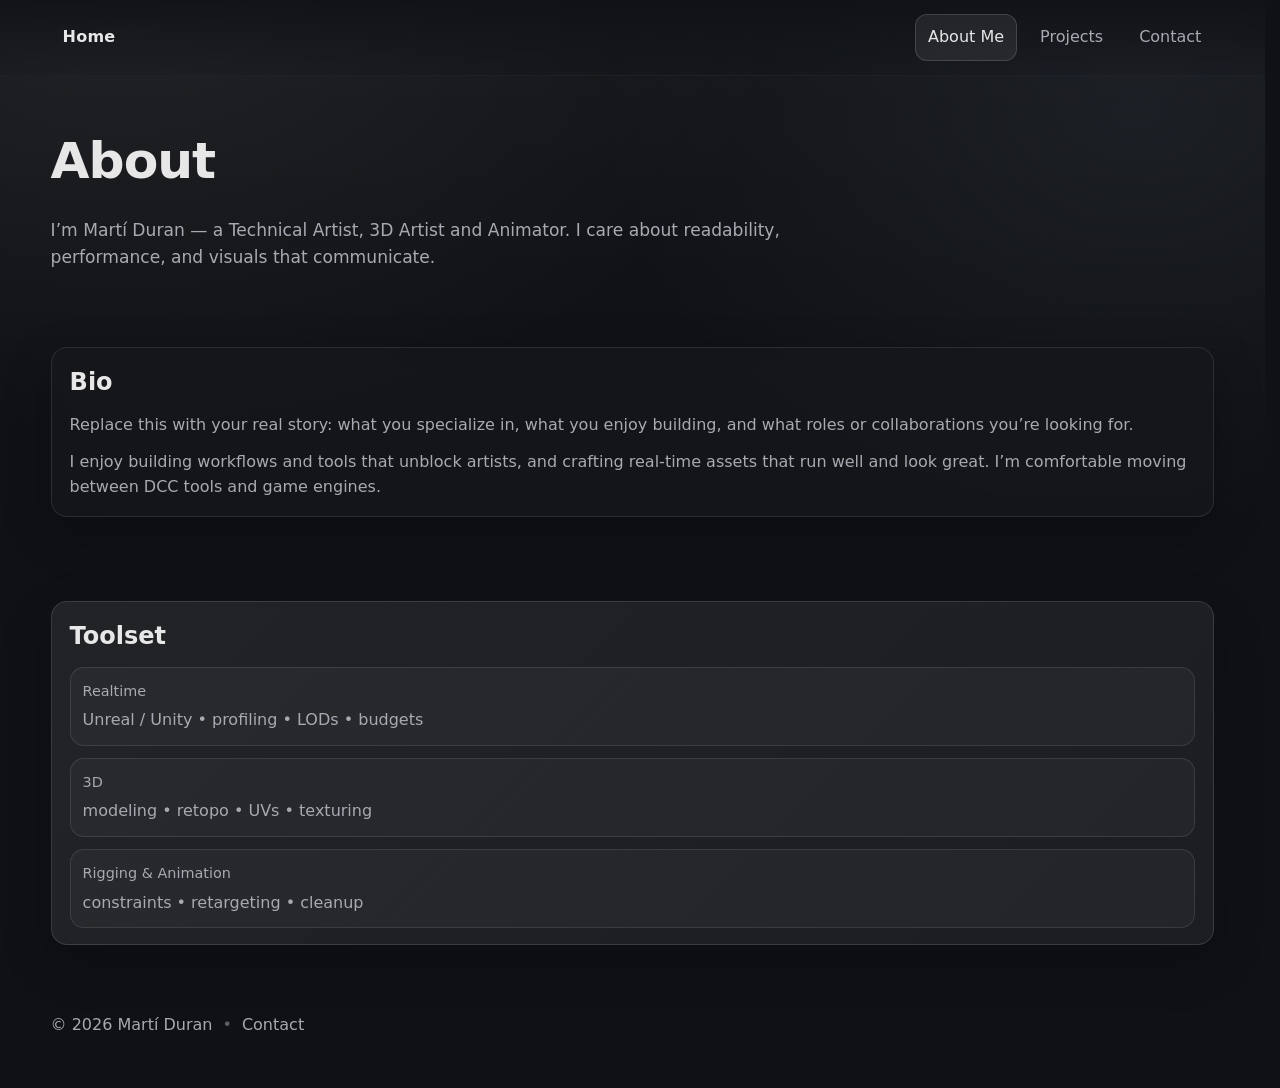
==== about.html @ 9a126838 "0.1" ====
<!doctype html>
<html lang="en" id="top">
  <head>
    <meta charset="UTF-8" />
    <meta name="viewport" content="width=device-width, initial-scale=1.0" />
    <title>About — Martí Duran</title>
    <meta name="description" content="About Martí Duran — Technical Artist, 3D Artist and Animator." />
    <link rel="stylesheet" href="styles.css" />
    <script defer src="script.js"></script>
  </head>

  <body>
    <div class="site-header">
      <header class="container header">
        <a class="logo" href="index.html" aria-label="Go to homepage">Home</a>

        <nav class="nav" aria-label="Primary navigation">
          <a class="active" href="about.html" aria-current="page">About Me</a>
          <a href="projects.html">Projects</a>
          <a href="contact.html">Contact</a>
        </nav>

        <button class="mobile-toggle" type="button" aria-label="Open menu" aria-expanded="false">Menu</button>
      </header>

      <div class="mobile-menu" hidden>
        <nav class="mobile-nav" aria-label="Mobile navigation">
          <a href="about.html">About Me</a>
          <a href="projects.html">Projects</a>
          <a href="contact.html">Contact</a>
        </nav>
      </div>
    </div>

    <main>
      <section class="container page-hero">
        <h1>About</h1>
        <p class="lead">
          I’m Martí Duran — a Technical Artist, 3D Artist and Animator.
          I care about readability, performance, and visuals that communicate.
        </p>
      </section>

      <section class="container section">
        <div class="panel">
          <h2>Bio</h2>
          <p class="muted">
            Replace this with your real story: what you specialize in, what you enjoy building,
            and what roles or collaborations you’re looking for.
          </p>
          <p class="muted">
            I enjoy building workflows and tools that unblock artists, and crafting real-time assets
            that run well and look great. I’m comfortable moving between DCC tools and game engines.
          </p>
        </div>
      </section>

      <section class="container section">
        <div class="panel panel-accent">
          <h2>Toolset</h2>

          <div class="toolset-vertical">
            <div class="note">
              <div class="meta-title">Realtime</div>
              <div class="muted">Unreal / Unity • profiling • LODs • budgets</div>
            </div>

            <div class="note">
              <div class="meta-title">3D</div>
              <div class="muted">modeling • retopo • UVs • texturing</div>
            </div>

            <div class="note">
              <div class="meta-title">Rigging & Animation</div>
              <div class="muted">constraints • retargeting • cleanup</div>
            </div>
          </div>
        </div>
      </section>
    </main>

    <footer class="container footer">
      <span>© <span id="year"></span> Martí Duran</span>
      <span class="sep">•</span>
      <a href="contact.html">Contact</a>
    </footer>
  </body>
</html>
---- styles.css ----
:root {
  /* ===== Neutral grey scheme (graphite) with subtle undertones ===== */
  --bg: #0f1115;
  --panel: rgba(22, 24, 28, 0.78);
  --panel-strong: rgba(22, 24, 28, 0.92);
  --text: #e7e7e8;
  --muted: #a7aab0;
  --brand: #8b8f97;
  --border: rgba(255, 255, 255, 0.10);
  --shadow: 0 18px 60px rgba(0, 0, 0, 0.45);

  --radius: 16px;
  --container: 1280px;
}

* { box-sizing: border-box; }
html, body { margin: 0; padding: 0; }

html {
  color-scheme: dark;
  scroll-behavior: smooth;

  /* Prevent tiny width differences between short/long pages (scrollbar on/off) */
  scrollbar-gutter: stable;
}

/* Footer pinned to bottom on tall screens */
body {
  min-height: 100vh;
  display: flex;
  flex-direction: column;

  font-family: ui-sans-serif, system-ui, -apple-system, Segoe UI, Roboto, Arial, "Apple Color Emoji","Segoe UI Emoji";

  background:
    radial-gradient(1200px 800px at 10% 0%, rgba(255, 255, 255, 0.06), transparent 55%),
    radial-gradient(900px 700px at 90% 10%, rgba(148, 163, 184, 0.08), transparent 60%),
    linear-gradient(180deg, rgba(255,255,255,0.02), transparent 35%),
    var(--bg);

  color: var(--text);
  line-height: 1.55;
}

main { flex: 1; }

img { max-width: 100%; display: block; }
a { color: inherit; text-decoration: none; }

.container { width: min(var(--container), 92%); margin: 0 auto; }
.muted { color: var(--muted); }
.tiny { font-size: 0.9rem; }

/* ===== Full-width sticky glass header wrapper ===== */
.site-header {
  position: sticky;
  top: 0;
  z-index: 30;

  width: 100%;
  background: linear-gradient(to bottom, rgba(15, 17, 21, 0.82), rgba(15, 17, 21, 0.10));
  backdrop-filter: blur(10px);
  border-bottom: 1px solid rgba(255, 255, 255, 0.06);
}

/* Header content uses the SAME .container bounds as the rest of the site */
.header {
  display: flex;
  justify-content: space-between;
  align-items: center;
  padding: 14px 0;
}

.logo {
  font-weight: 800;
  letter-spacing: 0.2px;
  padding: 10px 12px;
  border-radius: 12px;
}
.logo:hover { background: rgba(255, 255, 255, 0.06); }

/* Nav */
.nav {
  display: flex;
  align-items: center;
  gap: 10px;
  color: var(--muted);
}

.nav a {
  color: var(--muted);
  padding: 10px 12px;
  border-radius: 12px;
  border: 1px solid transparent;
  transition: background 160ms ease, color 160ms ease, border-color 160ms ease;
}

.nav a:hover {
  color: var(--text);
  background: rgba(255, 255, 255, 0.06);
  border-color: rgba(255, 255, 255, 0.06);
}

.nav a.active {
  color: var(--text);
  background: rgba(255, 255, 255, 0.07);
  border-color: rgba(255, 255, 255, 0.14);
}

/* Mobile menu */
.mobile-toggle {
  display: none;
  padding: 10px 12px;
  border-radius: 12px;
  border: 1px solid var(--border);
  background: rgba(255, 255, 255, 0.04);
  color: var(--text);
  cursor: pointer;
}
.mobile-toggle:hover { background: rgba(255, 255, 255, 0.07); }

.mobile-menu {
  background: rgba(15, 17, 21, 0.82);
  backdrop-filter: blur(10px);
  border-bottom: 1px solid rgba(255, 255, 255, 0.08);
}
.mobile-nav {
  width: min(var(--container), 92%);
  margin: 0 auto;
  padding: 12px 0 16px;
  display: grid;
  gap: 10px;
}
.mobile-nav a {
  padding: 12px 12px;
  border: 1px solid var(--border);
  border-radius: 14px;
  background: rgba(255, 255, 255, 0.04);
  color: var(--text);
}

/* Sections */
.section { padding: 42px 0; }
.section-head { display: grid; gap: 6px; margin-bottom: 16px; }

.hero { padding: 60px 0 22px; }
.page-hero { padding: 46px 0 18px; }

.hero h1,
.page-hero h1 {
  font-size: clamp(2rem, 4vw, 3.15rem);
  margin: 0 0 12px;
  letter-spacing: -0.02em;
}

.lead {
  color: var(--muted);
  font-size: 1.07rem;
  max-width: 72ch;
}

/* Buttons */
.cta {
  display: flex;
  gap: 12px;
  flex-wrap: wrap;
  margin-top: 18px;
}
.button {
  background: rgba(255, 255, 255, 0.10);
  border: 1px solid rgba(255, 255, 255, 0.14);
  padding: 10px 14px;
  border-radius: 12px;
  font-weight: 700;
  color: var(--text);
  display: inline-flex;
  align-items: center;
  justify-content: center;
  gap: 8px;
  box-shadow: 0 10px 30px rgba(0, 0, 0, 0.25);
  transition: transform 160ms ease, box-shadow 160ms ease, background 160ms ease;
}
.button:hover {
  transform: translateY(-1px);
  background: rgba(255, 255, 255, 0.14);
  box-shadow: 0 14px 38px rgba(0, 0, 0, 0.35);
}
.button.ghost {
  background: transparent;
  box-shadow: none;
  border: 1px solid rgba(255, 255, 255, 0.14);
}
.button.ghost:hover { background: rgba(255, 255, 255, 0.06); }

/* Pills */
.hero-meta {
  display: flex;
  flex-wrap: wrap;
  gap: 10px;
  margin-top: 18px;
}
.pill {
  border: 1px solid var(--border);
  background: rgba(255, 255, 255, 0.04);
  color: var(--muted);
  padding: 8px 10px;
  border-radius: 999px;
  font-size: 0.95rem;
}

/* ===== Panel spacing normalization (even top/bottom) ===== */
.panel {
  background: var(--panel);
  border: 1px solid var(--border);
  border-radius: var(--radius);
  backdrop-filter: blur(10px);
  box-shadow: 0 18px 50px rgba(0, 0, 0, 0.24);
  padding: 16px 18px;
}

.panel-accent {
  background:
    linear-gradient(135deg, rgba(255, 255, 255, 0.06), rgba(148, 163, 184, 0.06)),
    var(--panel);
  border-color: rgba(255, 255, 255, 0.12);
}

/* Normalize spacing inside panels */
.panel h2 { margin: 0 0 12px; }
.panel h3 { margin: 16px 0 8px; }

.panel p { margin: 0 0 12px; }
.panel p:last-child { margin-bottom: 0; }

.panel ul { margin: 10px 0 0; padding-left: 18px; }
.panel ul:last-child { margin-bottom: 0; }

/* About toolset vertical */
.toolset-vertical {
  display: grid;
  gap: 12px;
  margin-top: 10px;
}
.toolset-vertical .note {
  border: 1px solid var(--border);
  background: rgba(255, 255, 255, 0.03);
  border-radius: 14px;
  padding: 12px;
}

/* Tiles */
.tile-grid {
  display: grid;
  grid-template-columns: repeat(3, 1fr);
  gap: 14px;
}

/* Wide screens: 4 columns */
@media (min-width: 1280px) {
  .tile-grid { grid-template-columns: repeat(4, 1fr); }
}

.tile {
  display: grid;
  grid-template-rows: auto 1fr;
  border-radius: var(--radius);
  border: 1px solid var(--border);
  background: rgba(255, 255, 255, 0.03);
  overflow: hidden;
  box-shadow: 0 18px 50px rgba(0, 0, 0, 0.18);
  transition: transform 170ms ease, border-color 170ms ease, box-shadow 170ms ease;
}
.tile:hover {
  transform: translateY(-3px);
  border-color: rgba(255, 255, 255, 0.18);
  box-shadow: 0 24px 70px rgba(0, 0, 0, 0.30);
}

.tile-thumb { position: relative; background: rgba(255, 255, 255, 0.03); }
.tile-thumb::after {
  content: "";
  position: absolute;
  inset: 0;
  background: linear-gradient(to bottom, transparent, rgba(15, 17, 21, 0.60));
  opacity: 0.9;
  pointer-events: none;
}
.tile-thumb img {
  width: 100%;
  aspect-ratio: 4 / 3;
  object-fit: cover;
  transform: scale(1.01);
  transition: transform 220ms ease;
}
.tile:hover .tile-thumb img { transform: scale(1.06); }

.tile-body { padding: 14px 14px 16px; }
.tile-title { margin: 0 0 6px; font-size: 1.05rem; }
.tile-desc { margin: 0 0 10px; color: var(--muted); }

.tags { display: flex; flex-wrap: wrap; gap: 8px; }
.tag {
  font-size: 0.85rem;
  color: var(--text);
  border: 1px solid rgba(255, 255, 255, 0.12);
  background: rgba(255, 255, 255, 0.04);
  padding: 6px 9px;
  border-radius: 999px;
}

/* Filters */
.filter-row {
  display: flex;
  flex-wrap: wrap;
  gap: 10px;
  margin: 10px 0 16px;
}
.filter-chip {
  user-select: none;
  cursor: pointer;
  padding: 8px 10px;
  border-radius: 999px;
  border: 1px solid var(--border);
  background: rgba(255, 255, 255, 0.03);
  color: var(--muted);
  font-size: 0.95rem;
}
.filter-chip.active {
  background: rgba(255, 255, 255, 0.08);
  border-color: rgba(255, 255, 255, 0.16);
  color: var(--text);
}

/* Project detail */
.back-row { margin-bottom: 10px; }
.back-link {
  display: inline-flex;
  align-items: center;
  gap: 8px;
  color: var(--muted);
  padding: 8px 10px;
  border-radius: 12px;
  border: 1px solid rgba(255,255,255,0.10);
  background: rgba(255,255,255,0.03);
}
.back-link:hover { color: var(--text); background: rgba(255,255,255,0.06); }

.project-meta {
  margin-top: 18px;
  display: grid;
  grid-template-columns: repeat(4, 1fr);
  gap: 12px;
}
.meta-card {
  background: rgba(255, 255, 255, 0.03);
  border: 1px solid var(--border);
  border-radius: 14px;
  padding: 12px;
}
.meta-title { color: var(--muted); font-size: 0.9rem; margin-bottom: 6px; }
.meta-text a { text-decoration: underline; text-underline-offset: 3px; }

/* Gallery */
.gallery {
  display: grid;
  grid-template-columns: repeat(4, 1fr);
  gap: 12px;
}
.gallery-item {
  border-radius: 14px;
  overflow: hidden;
  border: 1px solid var(--border);
  background: rgba(255, 255, 255, 0.03);
  transition: transform 160ms ease, border-color 160ms ease;
  cursor: zoom-in;
}
.gallery-item:hover {
  transform: translateY(-2px);
  border-color: rgba(255, 255, 255, 0.18);
}
.gallery-item img {
  width: 100%;
  aspect-ratio: 1 / 1;
  object-fit: cover;
}

/* Contact links grid */
.link-grid {
  display: grid;
  grid-template-columns: repeat(2, 1fr);
  gap: 12px;
  margin-top: 12px;
}
.link-card {
  border: 1px solid var(--border);
  background: rgba(255, 255, 255, 0.03);
  border-radius: 14px;
  padding: 12px;
  display: grid;
  gap: 6px;
}
.link-card .label { color: var(--muted); font-size: 0.9rem; }
.link-card a { text-decoration: underline; text-underline-offset: 3px; }

/* Footer */
.footer {
  padding: 26px 0 50px;
  color: var(--muted);
  display: flex;
  flex-wrap: wrap;
  gap: 10px;
  align-items: center;
}
.sep { opacity: 0.5; }

/* Focus states */
a:focus-visible,
button:focus-visible,
[role="button"]:focus-visible {
  outline: 2px solid rgba(255, 255, 255, 0.45);
  outline-offset: 3px;
  border-radius: 12px;
}

/* ===== Lightbox ===== */
.lightbox {
  position: fixed;
  inset: 0;
  z-index: 999;
  display: none;
}
.lightbox.open { display: block; }

.lightbox-backdrop {
  position: absolute;
  inset: 0;
  background: rgba(0,0,0,0.78);
}

.lightbox-content {
  position: relative;
  height: 100%;
  width: 100%;
  display: grid;
  place-items: center;
  padding: 24px;
}

.lightbox-img {
  max-width: min(1100px, 92vw);
  max-height: 78vh;
  border-radius: 16px;
  border: 1px solid rgba(255,255,255,0.14);
  box-shadow: 0 30px 120px rgba(0,0,0,0.6);
  background: rgba(255,255,255,0.03);
  object-fit: contain;
}

.lightbox-btn {
  position: absolute;
  top: 50%;
  transform: translateY(-50%);
  border: 1px solid rgba(255,255,255,0.16);
  background: rgba(22, 24, 28, 0.70);
  color: var(--text);
  width: 44px;
  height: 44px;
  border-radius: 999px;
  cursor: pointer;
  display: grid;
  place-items: center;
  backdrop-filter: blur(8px);
}
.lightbox-btn:hover { background: rgba(22, 24, 28, 0.88); }

/* RESTORED: arrows on screen edges */
.lightbox-prev { left: 22px; }
.lightbox-next { right: 22px; }

.lightbox-close {
  position: absolute;
  top: 18px;
  right: 18px;
  border: 1px solid rgba(255,255,255,0.16);
  background: rgba(22, 24, 28, 0.70);
  color: var(--text);
  padding: 10px 12px;
  border-radius: 999px;
  cursor: pointer;
  backdrop-filter: blur(8px);
}
.lightbox-close:hover { background: rgba(22, 24, 28, 0.88); }

.lightbox-counter {
  position: absolute;
  bottom: 18px;
  left: 50%;
  transform: translateX(-50%);
  color: rgba(231, 231, 232, 0.92);
  background: rgba(22,24,28,0.65);
  border: 1px solid rgba(255,255,255,0.12);
  padding: 8px 10px;
  border-radius: 999px;
  backdrop-filter: blur(8px);
  font-size: 0.95rem;
}

/* Responsive */
@media (max-width: 980px) {
  .tile-grid { grid-template-columns: repeat(2, 1fr); }
  .project-meta { grid-template-columns: repeat(2, 1fr); }
  .gallery { grid-template-columns: repeat(2, 1fr); }
}

@media (max-width: 780px) {
  .nav { display: none; }
  .mobile-toggle { display: inline-flex; align-items: center; justify-content: center; }
  .tile-grid { grid-template-columns: 1fr; }
  .link-grid { grid-template-columns: 1fr; }

  /* keep arrows usable on small screens */
  .lightbox-prev { left: 10px; }
  .lightbox-next { right: 10px; }
  .lightbox-close { right: 10px; }
}
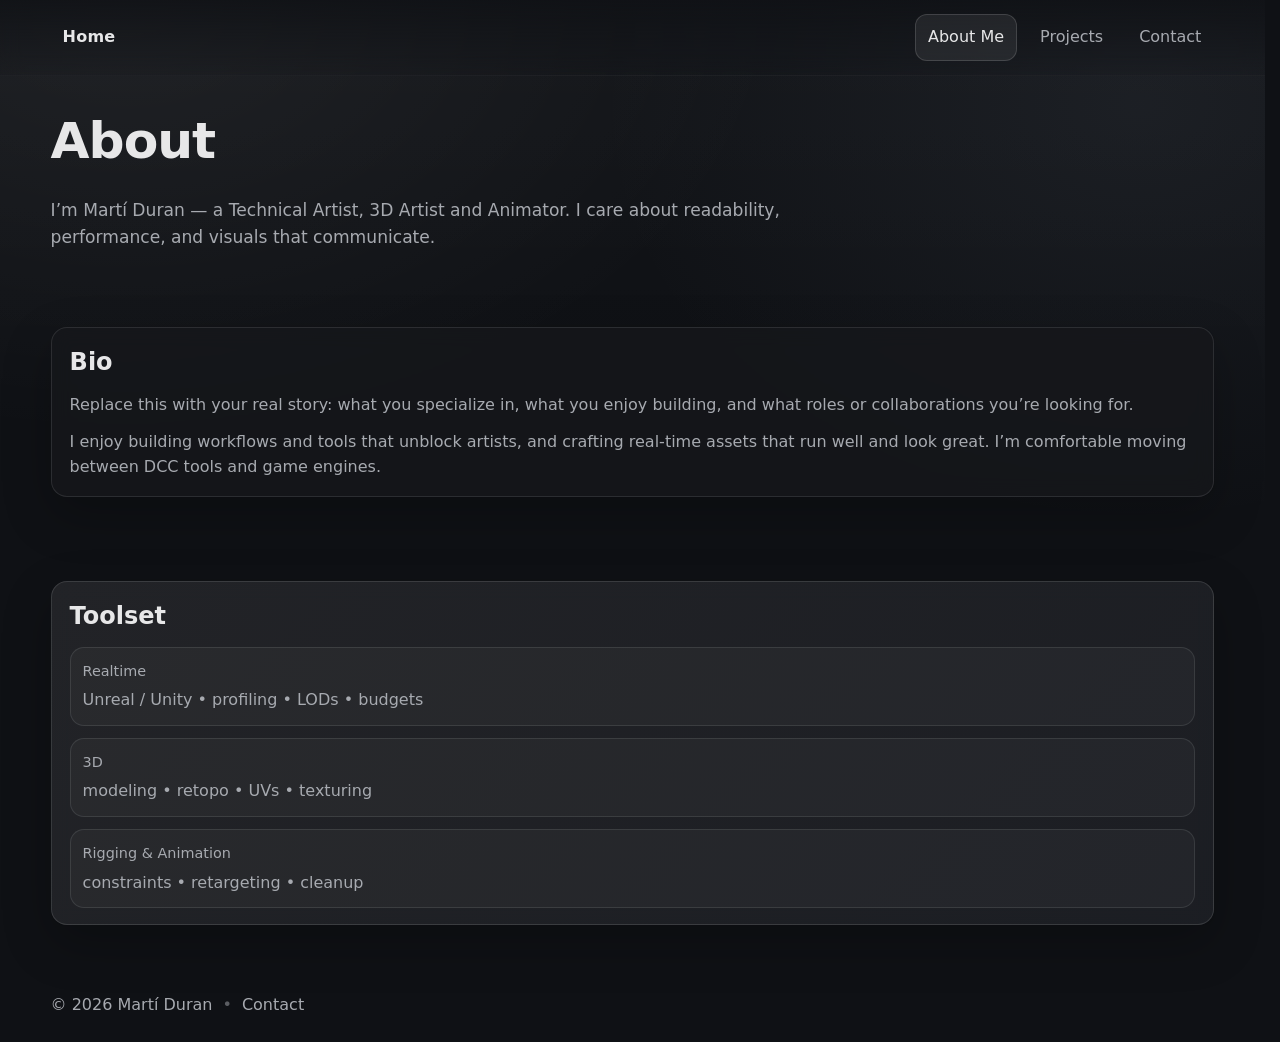
==== commit 65027437: "0.2.2" ====
--- a/about.html
+++ b/about.html
@@ -5,6 +5,8 @@
     <meta name="viewport" content="width=device-width, initial-scale=1.0" />
     <title>About — Martí Duran</title>
     <meta name="description" content="About Martí Duran — Technical Artist, 3D Artist and Animator." />
+    <link rel="icon" href="logo-white.svg" type="image/svg+xml" media="(prefers-color-scheme: dark)" />
+    <link rel="icon" href="logo-black.svg" type="image/svg+xml" media="(prefers-color-scheme: light)" />
     <link rel="stylesheet" href="styles.css" />
     <script defer src="script.js"></script>
   </head>
--- a/styles.css
+++ b/styles.css
@@ -1,5 +1,4 @@
 :root {
-  /* ===== Neutral grey scheme (graphite) with subtle undertones ===== */
   --bg: #0f1115;
   --panel: rgba(22, 24, 28, 0.78);
   --panel-strong: rgba(22, 24, 28, 0.92);
@@ -19,12 +18,13 @@
 html {
   color-scheme: dark;
   scroll-behavior: smooth;
-
-  /* Prevent tiny width differences between short/long pages (scrollbar on/off) */
   scrollbar-gutter: stable;
 }
 
-/* Footer pinned to bottom on tall screens */
+html.no-scroll {
+  overflow: hidden;
+}
+
 body {
   min-height: 100vh;
   display: flex;
@@ -63,7 +63,6 @@
   border-bottom: 1px solid rgba(255, 255, 255, 0.06);
 }
 
-/* Header content uses the SAME .container bounds as the rest of the site */
 .header {
   display: flex;
   justify-content: space-between;
@@ -120,10 +119,11 @@
 .mobile-toggle:hover { background: rgba(255, 255, 255, 0.07); }
 
 .mobile-menu {
-  background: rgba(15, 17, 21, 0.82);
+  background: rgba(15, 17, 21, 0.92);
   backdrop-filter: blur(10px);
   border-bottom: 1px solid rgba(255, 255, 255, 0.08);
 }
+
 .mobile-nav {
   width: min(var(--container), 92%);
   margin: 0 auto;
@@ -139,12 +139,21 @@
   color: var(--text);
 }
 
+.mobile-menu-backdrop {
+  position: fixed;
+  inset: 0;
+  z-index: 25;
+  background: rgba(0,0,0,0.55);
+  display: none;
+}
+.mobile-menu-backdrop.open { display: block; }
+
 /* Sections */
 .section { padding: 42px 0; }
 .section-head { display: grid; gap: 6px; margin-bottom: 16px; }
 
-.hero { padding: 60px 0 22px; }
-.page-hero { padding: 46px 0 18px; }
+.hero { padding: 36px 0 22px; }
+.page-hero { padding: 26px 0 18px; }
 
 .hero h1,
 .page-hero h1 {
@@ -208,7 +217,7 @@
   font-size: 0.95rem;
 }
 
-/* ===== Panel spacing normalization (even top/bottom) ===== */
+/* Panels */
 .panel {
   background: var(--panel);
   border: 1px solid var(--border);
@@ -225,17 +234,14 @@
   border-color: rgba(255, 255, 255, 0.12);
 }
 
-/* Normalize spacing inside panels */
 .panel h2 { margin: 0 0 12px; }
 .panel h3 { margin: 16px 0 8px; }
-
 .panel p { margin: 0 0 12px; }
 .panel p:last-child { margin-bottom: 0; }
-
 .panel ul { margin: 10px 0 0; padding-left: 18px; }
 .panel ul:last-child { margin-bottom: 0; }
 
-/* About toolset vertical */
+/* About toolset */
 .toolset-vertical {
   display: grid;
   gap: 12px;
@@ -255,7 +261,6 @@
   gap: 14px;
 }
 
-/* Wide screens: 4 columns */
 @media (min-width: 1280px) {
   .tile-grid { grid-template-columns: repeat(4, 1fr); }
 }
@@ -295,16 +300,16 @@
 .tile:hover .tile-thumb img { transform: scale(1.06); }
 
 .tile-body { padding: 14px 14px 16px; }
-.tile-title { margin: 0 0 6px; font-size: 1.05rem; }
+.tile-title { margin: 0 0 6px; font-size: 0.95rem; }
 .tile-desc { margin: 0 0 10px; color: var(--muted); }
 
-.tags { display: flex; flex-wrap: wrap; gap: 8px; }
+.tags { display: flex; flex-wrap: wrap; gap: 6px; }
 .tag {
-  font-size: 0.85rem;
+  font-size: 0.75rem;
   color: var(--text);
   border: 1px solid rgba(255, 255, 255, 0.12);
   background: rgba(255, 255, 255, 0.04);
-  padding: 6px 9px;
+  padding: 4px 8px;
   border-radius: 999px;
 }
 
@@ -404,7 +409,7 @@
 
 /* Footer */
 .footer {
-  padding: 26px 0 50px;
+  padding: 26px 0 24px;
   color: var(--muted);
   display: flex;
   flex-wrap: wrap;
@@ -441,12 +446,15 @@
   position: relative;
   height: 100%;
   width: 100%;
-  display: grid;
-  place-items: center;
+  display: flex;
+  align-items: center;
+  justify-content: center;
   padding: 24px;
 }
 
 .lightbox-img {
+  display: block;
+  margin: 0 auto;
   max-width: min(1100px, 92vw);
   max-height: 78vh;
   border-radius: 16px;
@@ -473,7 +481,6 @@
 }
 .lightbox-btn:hover { background: rgba(22, 24, 28, 0.88); }
 
-/* RESTORED: arrows on screen edges */
 .lightbox-prev { left: 22px; }
 .lightbox-next { right: 22px; }
 
@@ -505,7 +512,7 @@
   font-size: 0.95rem;
 }
 
-/* Responsive */
+/* ===== Responsive ===== */
 @media (max-width: 980px) {
   .tile-grid { grid-template-columns: repeat(2, 1fr); }
   .project-meta { grid-template-columns: repeat(2, 1fr); }
@@ -515,11 +522,47 @@
 @media (max-width: 780px) {
   .nav { display: none; }
   .mobile-toggle { display: inline-flex; align-items: center; justify-content: center; }
-  .tile-grid { grid-template-columns: 1fr; }
-  .link-grid { grid-template-columns: 1fr; }
-
-  /* keep arrows usable on small screens */
+
+  .hero { padding: 20px 0 12px; }
+  .page-hero { padding: 16px 0 10px; }
+  .section { padding: 28px 0; }
+
+  .hero h1,
+  .page-hero h1 {
+    font-size: clamp(1.65rem, 7vw, 2.2rem);
+    margin-bottom: 8px;
+  }
+
+  .lead { font-size: 0.98rem; }
+
+  .panel { padding: 14px 14px; }
+  .meta-card,
+  .link-card,
+  .toolset-vertical .note { padding: 10px; }
+
+  /* 2 columns on mobile */
+  .tile-grid { grid-template-columns: repeat(2, 1fr); }
+  .tile-body { padding: 10px; }
+  .tile-title { font-size: 0.88rem; }
+
+  .pill { padding: 6px 8px; font-size: 0.88rem; }
+  .hero-meta {
+    display: grid;
+    grid-template-columns: repeat(2, minmax(0, 1fr));
+    gap: 8px;
+  }
+
+  .filter-chip { padding: 7px 9px; font-size: 0.9rem; }
+
+  .gallery { gap: 10px; }
+
   .lightbox-prev { left: 10px; }
   .lightbox-next { right: 10px; }
   .lightbox-close { right: 10px; }
+  .lightbox-img { max-height: 74vh; }
+}
+
+@media (max-width: 380px) {
+  .hero-meta { grid-template-columns: 1fr; }
+  .tile-grid { grid-template-columns: 1fr; }
 }
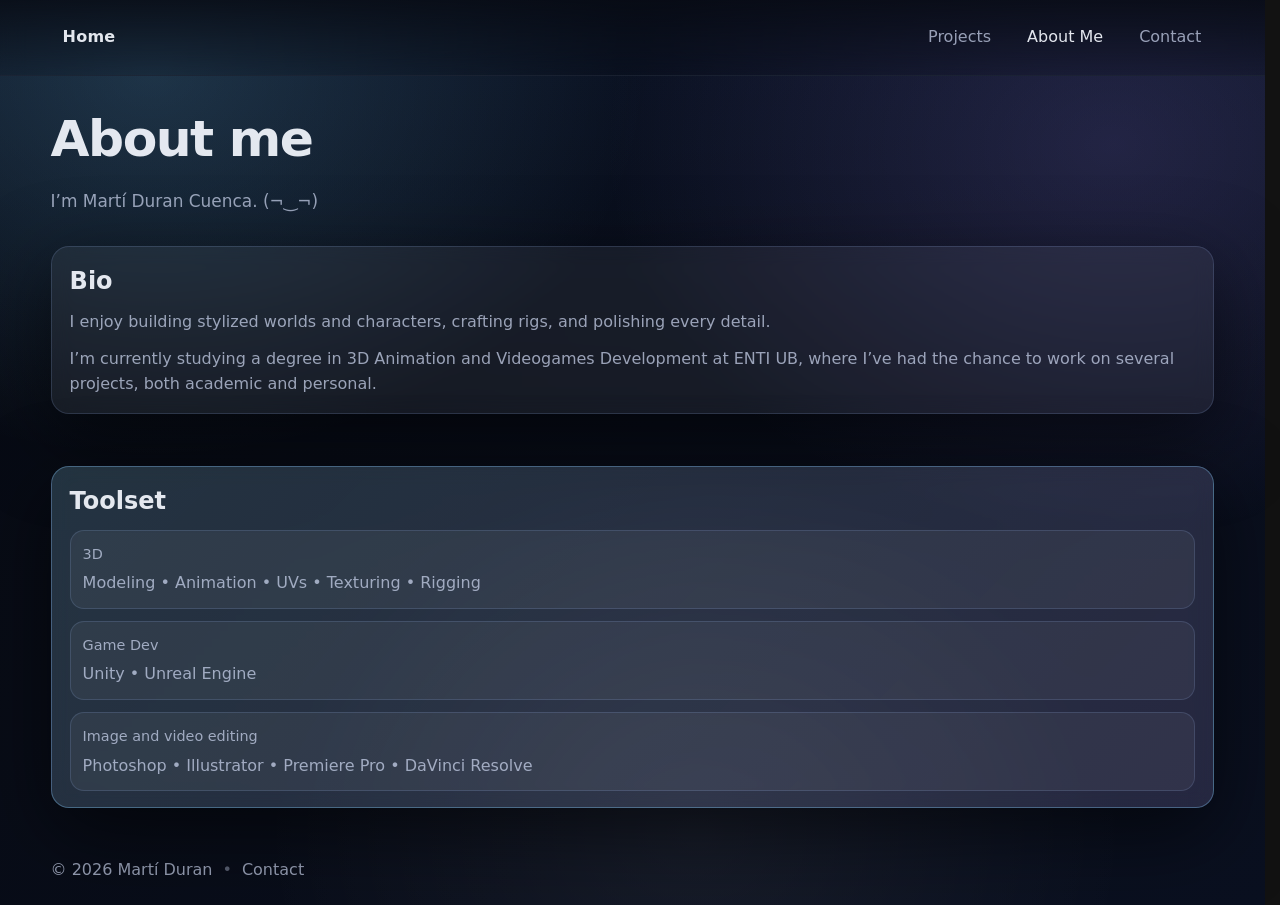
==== commit d67a3236: "1" ====
--- a/about.html
+++ b/about.html
@@ -3,22 +3,21 @@
   <head>
     <meta charset="UTF-8" />
     <meta name="viewport" content="width=device-width, initial-scale=1.0" />
-    <title>About — Martí Duran</title>
-    <meta name="description" content="About Martí Duran — Technical Artist, 3D Artist and Animator." />
-    <link rel="icon" href="logo-white.svg" type="image/svg+xml" media="(prefers-color-scheme: dark)" />
-    <link rel="icon" href="logo-black.svg" type="image/svg+xml" media="(prefers-color-scheme: light)" />
+    <title>About me — Martí Duran</title>
+    <meta name="description" content="About Martí Duran Cuenca — Technical Artist, 3D Artist and Animator." />
+    <link rel="icon" href="logo.svg" type="image/svg+xml" />
     <link rel="stylesheet" href="styles.css" />
     <script defer src="script.js"></script>
   </head>
 
-  <body>
+  <body class="about-tight">
     <div class="site-header">
       <header class="container header">
         <a class="logo" href="index.html" aria-label="Go to homepage">Home</a>
 
         <nav class="nav" aria-label="Primary navigation">
+          <a href="projects.html">Projects</a>
           <a class="active" href="about.html" aria-current="page">About Me</a>
-          <a href="projects.html">Projects</a>
           <a href="contact.html">Contact</a>
         </nav>
 
@@ -27,8 +26,8 @@
 
       <div class="mobile-menu" hidden>
         <nav class="mobile-nav" aria-label="Mobile navigation">
+          <a href="projects.html">Projects</a>
           <a href="about.html">About Me</a>
-          <a href="projects.html">Projects</a>
           <a href="contact.html">Contact</a>
         </nav>
       </div>
@@ -36,23 +35,17 @@
 
     <main>
       <section class="container page-hero">
-        <h1>About</h1>
-        <p class="lead">
-          I’m Martí Duran — a Technical Artist, 3D Artist and Animator.
-          I care about readability, performance, and visuals that communicate.
-        </p>
+        <h1>About me</h1>
+        <p class="lead">I’m Martí Duran Cuenca. (¬‿¬)</p>
       </section>
 
       <section class="container section">
         <div class="panel">
           <h2>Bio</h2>
+          <p class="muted">I enjoy building stylized worlds and characters, crafting rigs, and polishing every detail.</p>
           <p class="muted">
-            Replace this with your real story: what you specialize in, what you enjoy building,
-            and what roles or collaborations you’re looking for.
-          </p>
-          <p class="muted">
-            I enjoy building workflows and tools that unblock artists, and crafting real-time assets
-            that run well and look great. I’m comfortable moving between DCC tools and game engines.
+            I’m currently studying a degree in 3D Animation and Videogames Development at ENTI UB, where I’ve had the chance
+            to work on several projects, both academic and personal.
           </p>
         </div>
       </section>
@@ -63,18 +56,18 @@
 
           <div class="toolset-vertical">
             <div class="note">
-              <div class="meta-title">Realtime</div>
-              <div class="muted">Unreal / Unity • profiling • LODs • budgets</div>
+              <div class="meta-title">3D</div>
+              <div class="muted">Modeling • Animation • UVs • Texturing • Rigging</div>
             </div>
 
             <div class="note">
-              <div class="meta-title">3D</div>
-              <div class="muted">modeling • retopo • UVs • texturing</div>
+              <div class="meta-title">Game Dev</div>
+              <div class="muted">Unity • Unreal Engine</div>
             </div>
 
             <div class="note">
-              <div class="meta-title">Rigging & Animation</div>
-              <div class="muted">constraints • retargeting • cleanup</div>
+              <div class="meta-title">Image and video editing</div>
+              <div class="muted">Photoshop • Illustrator • Premiere Pro • DaVinci Resolve</div>
             </div>
           </div>
         </div>
--- a/styles.css
+++ b/styles.css
@@ -1,29 +1,47 @@
 :root {
-  --bg: #0f1115;
-  --panel: rgba(22, 24, 28, 0.78);
-  --panel-strong: rgba(22, 24, 28, 0.92);
-  --text: #e7e7e8;
-  --muted: #a7aab0;
-  --brand: #8b8f97;
-  --border: rgba(255, 255, 255, 0.10);
-  --shadow: 0 18px 60px rgba(0, 0, 0, 0.45);
-
-  --radius: 16px;
+  /* ===== Theme tokens (Dark default) ===== */
+  color-scheme: dark;
+
+  --bg0: #070a12;
+  --bg1: #0a1020;
+  --bg2: #0b1428;
+
+  --panel: rgba(255, 255, 255, 0.06);
+  --panel-strong: rgba(255, 255, 255, 0.09);
+
+  --text: rgba(245, 248, 255, 0.92);
+  --muted: rgba(205, 215, 240, 0.72);
+
+  --brand: #7bd6ff;      /* icy cyan */
+  --brand-2: #a58bff;    /* cool violet accent */
+  --border: rgba(160, 190, 255, 0.16);
+
+  --shadow: 0 24px 80px rgba(0, 0, 0, 0.55);
+
+  --radius: 18px;
   --container: 1280px;
-}
+
+  /* spacing scale */
+  --section-y: 42px;
+  --section-y-tight: 26px;
+
+  --hero-y: 34px;
+  --page-hero-y: 24px;
+
+  --stack: 16px;         /* default vertical rhythm */
+  --stack-tight: 10px;   /* tightened rhythm for specific pages */
+}
+
 
 * { box-sizing: border-box; }
 html, body { margin: 0; padding: 0; }
 
 html {
-  color-scheme: dark;
   scroll-behavior: smooth;
   scrollbar-gutter: stable;
 }
 
-html.no-scroll {
-  overflow: hidden;
-}
+html.no-scroll { overflow: hidden; }
 
 body {
   min-height: 100vh;
@@ -31,15 +49,16 @@
   flex-direction: column;
 
   font-family: ui-sans-serif, system-ui, -apple-system, Segoe UI, Roboto, Arial, "Apple Color Emoji","Segoe UI Emoji";
-
+  line-height: 1.55;
+  color: var(--text);
+
+  /* Artsy cold background: layered aurora + grain-ish */
   background:
-    radial-gradient(1200px 800px at 10% 0%, rgba(255, 255, 255, 0.06), transparent 55%),
-    radial-gradient(900px 700px at 90% 10%, rgba(148, 163, 184, 0.08), transparent 60%),
-    linear-gradient(180deg, rgba(255,255,255,0.02), transparent 35%),
-    var(--bg);
-
-  color: var(--text);
-  line-height: 1.55;
+    radial-gradient(900px 700px at 12% 8%, color-mix(in srgb, var(--brand) 18%, transparent), transparent 55%),
+    radial-gradient(850px 650px at 88% 16%, color-mix(in srgb, var(--brand-2) 16%, transparent), transparent 60%),
+    radial-gradient(700px 600px at 55% 92%, rgba(255, 255, 255, 0.06), transparent 62%),
+    linear-gradient(180deg, color-mix(in srgb, var(--bg2) 75%, transparent), transparent 44%),
+    linear-gradient(135deg, var(--bg0), var(--bg1));
 }
 
 main { flex: 1; }
@@ -51,16 +70,20 @@
 .muted { color: var(--muted); }
 .tiny { font-size: 0.9rem; }
 
-/* ===== Full-width sticky glass header wrapper ===== */
+/* ===== Header (colder glass) ===== */
 .site-header {
   position: sticky;
   top: 0;
   z-index: 30;
-
   width: 100%;
-  background: linear-gradient(to bottom, rgba(15, 17, 21, 0.82), rgba(15, 17, 21, 0.10));
-  backdrop-filter: blur(10px);
-  border-bottom: 1px solid rgba(255, 255, 255, 0.06);
+
+  background:
+    linear-gradient(to bottom,
+      color-mix(in srgb, var(--bg0) 80%, transparent),
+      color-mix(in srgb, var(--bg0) 20%, transparent)
+    );
+  backdrop-filter: blur(12px);
+  border-bottom: 1px solid color-mix(in srgb, var(--border) 70%, transparent);
 }
 
 .header {
@@ -71,12 +94,15 @@
 }
 
 .logo {
-  font-weight: 800;
+  font-weight: 850;
   letter-spacing: 0.2px;
   padding: 10px 12px;
   border-radius: 12px;
-}
-.logo:hover { background: rgba(255, 255, 255, 0.06); }
+  position: relative;
+}
+.logo:hover {
+  background: color-mix(in srgb, var(--brand) 10%, transparent);
+}
 
 /* Nav */
 .nav {
@@ -89,39 +115,41 @@
 .nav a {
   color: var(--muted);
   padding: 10px 12px;
-  border-radius: 12px;
+  border-radius: 999px;
   border: 1px solid transparent;
-  transition: background 160ms ease, color 160ms ease, border-color 160ms ease;
+  transition: color 160ms ease, opacity 160ms ease;
 }
 
 .nav a:hover {
   color: var(--text);
-  background: rgba(255, 255, 255, 0.06);
-  border-color: rgba(255, 255, 255, 0.06);
-}
-
+}
+
+/* Active page: brighter text only (no box) */
 .nav a.active {
-  color: var(--text);
-  background: rgba(255, 255, 255, 0.07);
-  border-color: rgba(255, 255, 255, 0.14);
+  color: color-mix(in srgb, var(--text) 100%, white 0%);
+  opacity: 1;
+  background: transparent;
+  border-color: transparent;
 }
 
 /* Mobile menu */
 .mobile-toggle {
   display: none;
   padding: 10px 12px;
-  border-radius: 12px;
-  border: 1px solid var(--border);
-  background: rgba(255, 255, 255, 0.04);
+  border-radius: 999px;
+  border: 1px solid var(--border);
+  background: color-mix(in srgb, var(--panel) 70%, transparent);
   color: var(--text);
   cursor: pointer;
 }
-.mobile-toggle:hover { background: rgba(255, 255, 255, 0.07); }
+.mobile-toggle:hover {
+  background: color-mix(in srgb, var(--brand) 10%, var(--panel));
+}
 
 .mobile-menu {
-  background: rgba(15, 17, 21, 0.92);
-  backdrop-filter: blur(10px);
-  border-bottom: 1px solid rgba(255, 255, 255, 0.08);
+  background: color-mix(in srgb, var(--bg0) 85%, transparent);
+  backdrop-filter: blur(12px);
+  border-bottom: 1px solid color-mix(in srgb, var(--border) 70%, transparent);
 }
 
 .mobile-nav {
@@ -131,11 +159,12 @@
   display: grid;
   gap: 10px;
 }
+
 .mobile-nav a {
   padding: 12px 12px;
   border: 1px solid var(--border);
   border-radius: 14px;
-  background: rgba(255, 255, 255, 0.04);
+  background: var(--panel);
   color: var(--text);
 }
 
@@ -149,24 +178,39 @@
 .mobile-menu-backdrop.open { display: block; }
 
 /* Sections */
-.section { padding: 42px 0; }
+.section { padding: var(--section-y) 0; }
 .section-head { display: grid; gap: 6px; margin-bottom: 16px; }
 
-.hero { padding: 36px 0 22px; }
-.page-hero { padding: 26px 0 18px; }
+.hero { padding: var(--hero-y) 0 22px; }
+.page-hero { padding: var(--page-hero-y) 0 14px; }
 
 .hero h1,
 .page-hero h1 {
   font-size: clamp(2rem, 4vw, 3.15rem);
-  margin: 0 0 12px;
-  letter-spacing: -0.02em;
+  margin: 0 0 10px;
+  letter-spacing: -0.03em;
 }
 
 .lead {
   color: var(--muted);
-  font-size: 1.07rem;
-  max-width: 72ch;
-}
+  font-size: 1.06rem;
+  margin: 0;
+}
+
+/* ===== Tight spacing targets requested ===== */
+/* About: reduce lead->bio, bio->toolset */
+.about-tight .page-hero { padding-bottom: 6px; }
+.about-tight .section { padding: var(--section-y-tight) 0; }
+
+/* Projects: reduce lead->Personal Projects and Academic header->tiles above it */
+.projects-tight .page-hero { padding-bottom: 6px; }
+.projects-tight .section { padding: var(--section-y-tight) 0; }
+.projects-tight .section-head { margin-bottom: 10px; }
+
+/* Project detail pages: reduce meta->gallery header, gallery->overview */
+.project-tight .page-hero { padding-bottom: 10px; }
+.project-tight .section { padding: var(--section-y-tight) 0; }
+.project-tight .section-head { margin-bottom: 10px; }
 
 /* Buttons */
 .cta {
@@ -175,42 +219,58 @@
   flex-wrap: wrap;
   margin-top: 18px;
 }
+
 .button {
-  background: rgba(255, 255, 255, 0.10);
-  border: 1px solid rgba(255, 255, 255, 0.14);
+  position: relative;
+  isolation: isolate;
+
   padding: 10px 14px;
-  border-radius: 12px;
-  font-weight: 700;
+  border-radius: 999px;
+  font-weight: 750;
   color: var(--text);
   display: inline-flex;
   align-items: center;
   justify-content: center;
   gap: 8px;
-  box-shadow: 0 10px 30px rgba(0, 0, 0, 0.25);
-  transition: transform 160ms ease, box-shadow 160ms ease, background 160ms ease;
-}
+
+  border: 1px solid color-mix(in srgb, var(--border) 90%, transparent);
+  background:
+    linear-gradient(135deg,
+      color-mix(in srgb, var(--brand) 18%, transparent),
+      color-mix(in srgb, var(--brand-2) 14%, transparent)
+    ),
+    var(--panel);
+
+  box-shadow: 0 12px 34px rgba(0, 0, 0, 0.22);
+  transition: transform 160ms ease, box-shadow 160ms ease, filter 160ms ease;
+}
+
 .button:hover {
   transform: translateY(-1px);
-  background: rgba(255, 255, 255, 0.14);
-  box-shadow: 0 14px 38px rgba(0, 0, 0, 0.35);
-}
+  box-shadow: 0 18px 46px rgba(0, 0, 0, 0.28);
+  filter: saturate(1.06);
+}
+
 .button.ghost {
   background: transparent;
   box-shadow: none;
-  border: 1px solid rgba(255, 255, 255, 0.14);
-}
-.button.ghost:hover { background: rgba(255, 255, 255, 0.06); }
+  border: 1px solid color-mix(in srgb, var(--border) 90%, transparent);
+}
+.button.ghost:hover {
+  background: color-mix(in srgb, var(--brand) 10%, transparent);
+}
 
 /* Pills */
 .hero-meta {
   display: flex;
   flex-wrap: wrap;
   gap: 10px;
-  margin-top: 18px;
-}
+  margin-top: 16px;
+}
+
 .pill {
   border: 1px solid var(--border);
-  background: rgba(255, 255, 255, 0.04);
+  background: var(--panel);
   color: var(--muted);
   padding: 8px 10px;
   border-radius: 999px;
@@ -223,19 +283,22 @@
   border: 1px solid var(--border);
   border-radius: var(--radius);
   backdrop-filter: blur(10px);
-  box-shadow: 0 18px 50px rgba(0, 0, 0, 0.24);
+  box-shadow: var(--shadow);
   padding: 16px 18px;
 }
 
 .panel-accent {
   background:
-    linear-gradient(135deg, rgba(255, 255, 255, 0.06), rgba(148, 163, 184, 0.06)),
+    linear-gradient(135deg,
+      color-mix(in srgb, var(--brand) 14%, transparent),
+      color-mix(in srgb, var(--brand-2) 10%, transparent)
+    ),
     var(--panel);
-  border-color: rgba(255, 255, 255, 0.12);
-}
-
-.panel h2 { margin: 0 0 12px; }
-.panel h3 { margin: 16px 0 8px; }
+  border-color: color-mix(in srgb, var(--brand) 22%, var(--border));
+}
+
+.panel h2 { margin: 0 0 10px; }
+.panel h3 { margin: 14px 0 8px; }
 .panel p { margin: 0 0 12px; }
 .panel p:last-child { margin-bottom: 0; }
 .panel ul { margin: 10px 0 0; padding-left: 18px; }
@@ -249,7 +312,7 @@
 }
 .toolset-vertical .note {
   border: 1px solid var(--border);
-  background: rgba(255, 255, 255, 0.03);
+  background: color-mix(in srgb, var(--panel) 85%, transparent);
   border-radius: 14px;
   padding: 12px;
 }
@@ -270,25 +333,20 @@
   grid-template-rows: auto 1fr;
   border-radius: var(--radius);
   border: 1px solid var(--border);
-  background: rgba(255, 255, 255, 0.03);
+  background: color-mix(in srgb, var(--panel) 80%, transparent);
   overflow: hidden;
-  box-shadow: 0 18px 50px rgba(0, 0, 0, 0.18);
+  box-shadow: 0 18px 54px rgba(0, 0, 0, 0.18);
   transition: transform 170ms ease, border-color 170ms ease, box-shadow 170ms ease;
 }
 .tile:hover {
   transform: translateY(-3px);
-  border-color: rgba(255, 255, 255, 0.18);
-  box-shadow: 0 24px 70px rgba(0, 0, 0, 0.30);
-}
-
-.tile-thumb { position: relative; background: rgba(255, 255, 255, 0.03); }
+  border-color: color-mix(in srgb, var(--brand) 40%, transparent);
+  box-shadow: 0 26px 78px rgba(0, 0, 0, 0.28);
+}
+
+.tile-thumb { position: relative; background: rgba(255, 255, 255, 0.02); }
 .tile-thumb::after {
-  content: "";
-  position: absolute;
-  inset: 0;
-  background: linear-gradient(to bottom, transparent, rgba(15, 17, 21, 0.60));
-  opacity: 0.9;
-  pointer-events: none;
+  content: none;
 }
 .tile-thumb img {
   width: 100%;
@@ -296,6 +354,7 @@
   object-fit: cover;
   transform: scale(1.01);
   transition: transform 220ms ease;
+  filter: saturate(0.95) contrast(1.02);
 }
 .tile:hover .tile-thumb img { transform: scale(1.06); }
 
@@ -307,8 +366,8 @@
 .tag {
   font-size: 0.75rem;
   color: var(--text);
-  border: 1px solid rgba(255, 255, 255, 0.12);
-  background: rgba(255, 255, 255, 0.04);
+  border: 1px solid color-mix(in srgb, var(--border) 95%, transparent);
+  background: color-mix(in srgb, var(--panel) 88%, transparent);
   padding: 4px 8px;
   border-radius: 999px;
 }
@@ -318,7 +377,7 @@
   display: flex;
   flex-wrap: wrap;
   gap: 10px;
-  margin: 10px 0 16px;
+  margin: 10px 0 14px;
 }
 .filter-chip {
   user-select: none;
@@ -326,13 +385,17 @@
   padding: 8px 10px;
   border-radius: 999px;
   border: 1px solid var(--border);
-  background: rgba(255, 255, 255, 0.03);
+  background: color-mix(in srgb, var(--panel) 85%, transparent);
   color: var(--muted);
   font-size: 0.95rem;
 }
 .filter-chip.active {
-  background: rgba(255, 255, 255, 0.08);
-  border-color: rgba(255, 255, 255, 0.16);
+  background:
+    linear-gradient(135deg,
+      color-mix(in srgb, var(--brand) 16%, transparent),
+      color-mix(in srgb, var(--brand-2) 12%, transparent)
+    );
+  border-color: color-mix(in srgb, var(--brand) 36%, transparent);
   color: var(--text);
 }
 
@@ -344,20 +407,23 @@
   gap: 8px;
   color: var(--muted);
   padding: 8px 10px;
-  border-radius: 12px;
-  border: 1px solid rgba(255,255,255,0.10);
-  background: rgba(255,255,255,0.03);
-}
-.back-link:hover { color: var(--text); background: rgba(255,255,255,0.06); }
+  border-radius: 999px;
+  border: 1px solid color-mix(in srgb, var(--border) 80%, transparent);
+  background: color-mix(in srgb, var(--panel) 85%, transparent);
+}
+.back-link:hover {
+  color: var(--text);
+  background: color-mix(in srgb, var(--brand) 10%, var(--panel));
+}
 
 .project-meta {
-  margin-top: 18px;
+  margin-top: 14px;
   display: grid;
   grid-template-columns: repeat(4, 1fr);
   gap: 12px;
 }
 .meta-card {
-  background: rgba(255, 255, 255, 0.03);
+  background: color-mix(in srgb, var(--panel) 88%, transparent);
   border: 1px solid var(--border);
   border-radius: 14px;
   padding: 12px;
@@ -375,13 +441,13 @@
   border-radius: 14px;
   overflow: hidden;
   border: 1px solid var(--border);
-  background: rgba(255, 255, 255, 0.03);
+  background: color-mix(in srgb, var(--panel) 88%, transparent);
   transition: transform 160ms ease, border-color 160ms ease;
   cursor: zoom-in;
 }
 .gallery-item:hover {
   transform: translateY(-2px);
-  border-color: rgba(255, 255, 255, 0.18);
+  border-color: color-mix(in srgb, var(--brand) 42%, transparent);
 }
 .gallery-item img {
   width: 100%;
@@ -398,7 +464,7 @@
 }
 .link-card {
   border: 1px solid var(--border);
-  background: rgba(255, 255, 255, 0.03);
+  background: color-mix(in srgb, var(--panel) 88%, transparent);
   border-radius: 14px;
   padding: 12px;
   display: grid;
@@ -409,7 +475,7 @@
 
 /* Footer */
 .footer {
-  padding: 26px 0 24px;
+  padding: 24px 0 22px;
   color: var(--muted);
   display: flex;
   flex-wrap: wrap;
@@ -422,7 +488,7 @@
 a:focus-visible,
 button:focus-visible,
 [role="button"]:focus-visible {
-  outline: 2px solid rgba(255, 255, 255, 0.45);
+  outline: 2px solid color-mix(in srgb, var(--brand) 70%, transparent);
   outline-offset: 3px;
   border-radius: 12px;
 }
@@ -439,7 +505,7 @@
 .lightbox-backdrop {
   position: absolute;
   inset: 0;
-  background: rgba(0,0,0,0.78);
+  background: color-mix(in srgb, var(--bg0) 70%, rgba(0,0,0,0.70));
 }
 
 .lightbox-content {
@@ -458,9 +524,9 @@
   max-width: min(1100px, 92vw);
   max-height: 78vh;
   border-radius: 16px;
-  border: 1px solid rgba(255,255,255,0.14);
-  box-shadow: 0 30px 120px rgba(0,0,0,0.6);
-  background: rgba(255,255,255,0.03);
+  border: 1px solid color-mix(in srgb, var(--border) 95%, transparent);
+  box-shadow: 0 34px 130px rgba(0,0,0,0.55);
+  background: color-mix(in srgb, var(--panel) 85%, transparent);
   object-fit: contain;
 }
 
@@ -468,8 +534,8 @@
   position: absolute;
   top: 50%;
   transform: translateY(-50%);
-  border: 1px solid rgba(255,255,255,0.16);
-  background: rgba(22, 24, 28, 0.70);
+  border: 1px solid color-mix(in srgb, var(--border) 95%, transparent);
+  background: color-mix(in srgb, var(--panel) 92%, transparent);
   color: var(--text);
   width: 44px;
   height: 44px;
@@ -477,9 +543,11 @@
   cursor: pointer;
   display: grid;
   place-items: center;
-  backdrop-filter: blur(8px);
-}
-.lightbox-btn:hover { background: rgba(22, 24, 28, 0.88); }
+  backdrop-filter: blur(10px);
+}
+.lightbox-btn:hover {
+  background: color-mix(in srgb, var(--brand) 10%, var(--panel));
+}
 
 .lightbox-prev { left: 22px; }
 .lightbox-next { right: 22px; }
@@ -488,27 +556,29 @@
   position: absolute;
   top: 18px;
   right: 18px;
-  border: 1px solid rgba(255,255,255,0.16);
-  background: rgba(22, 24, 28, 0.70);
+  border: 1px solid color-mix(in srgb, var(--border) 95%, transparent);
+  background: color-mix(in srgb, var(--panel) 92%, transparent);
   color: var(--text);
   padding: 10px 12px;
   border-radius: 999px;
   cursor: pointer;
-  backdrop-filter: blur(8px);
-}
-.lightbox-close:hover { background: rgba(22, 24, 28, 0.88); }
+  backdrop-filter: blur(10px);
+}
+.lightbox-close:hover {
+  background: color-mix(in srgb, var(--brand) 10%, var(--panel));
+}
 
 .lightbox-counter {
   position: absolute;
   bottom: 18px;
   left: 50%;
   transform: translateX(-50%);
-  color: rgba(231, 231, 232, 0.92);
-  background: rgba(22,24,28,0.65);
-  border: 1px solid rgba(255,255,255,0.12);
+  color: color-mix(in srgb, var(--text) 92%, transparent);
+  background: color-mix(in srgb, var(--panel) 92%, transparent);
+  border: 1px solid color-mix(in srgb, var(--border) 95%, transparent);
   padding: 8px 10px;
   border-radius: 999px;
-  backdrop-filter: blur(8px);
+  backdrop-filter: blur(10px);
   font-size: 0.95rem;
 }
 
@@ -525,7 +595,8 @@
 
   .hero { padding: 20px 0 12px; }
   .page-hero { padding: 16px 0 10px; }
-  .section { padding: 28px 0; }
+
+  .section { padding: 24px 0; }
 
   .hero h1,
   .page-hero h1 {
@@ -540,7 +611,6 @@
   .link-card,
   .toolset-vertical .note { padding: 10px; }
 
-  /* 2 columns on mobile */
   .tile-grid { grid-template-columns: repeat(2, 1fr); }
   .tile-body { padding: 10px; }
   .tile-title { font-size: 0.88rem; }
@@ -565,4 +635,52 @@
 @media (max-width: 380px) {
   .hero-meta { grid-template-columns: 1fr; }
   .tile-grid { grid-template-columns: 1fr; }
+}
+
+/* ===== Sketchfab embed ===== */
+.sketchfab-wrap {
+  border: 1px solid var(--border);
+  border-radius: var(--radius);
+  overflow: hidden;
+  background: rgba(255, 255, 255, 0.03);
+  box-shadow: var(--shadow);
+}
+
+.sketchfab {
+  width: 100%;
+  aspect-ratio: 16 / 9;
+  display: block;
+  border: 0;
+}
+
+@media (min-width: 980px) {
+  .sketchfab { aspect-ratio: 21 / 9; }
+}
+
+/* Project meta: allow 3-column layouts to stretch evenly */
+.project-meta.meta-3 {
+  grid-template-columns: repeat(3, 1fr);
+}
+
+@media (max-width: 980px) {
+  .project-meta.meta-3 {
+    grid-template-columns: repeat(2, 1fr);
+  }
+}
+
+@media (max-width: 520px) {
+  .project-meta.meta-3 {
+    grid-template-columns: 1fr;
+  }
+}
+
+/* Project meta: allow 2-column layouts to stretch evenly */
+.project-meta.meta-2 {
+  grid-template-columns: repeat(2, 1fr);
+}
+
+@media (max-width: 520px) {
+  .project-meta.meta-2 {
+    grid-template-columns: 1fr;
+  }
 }
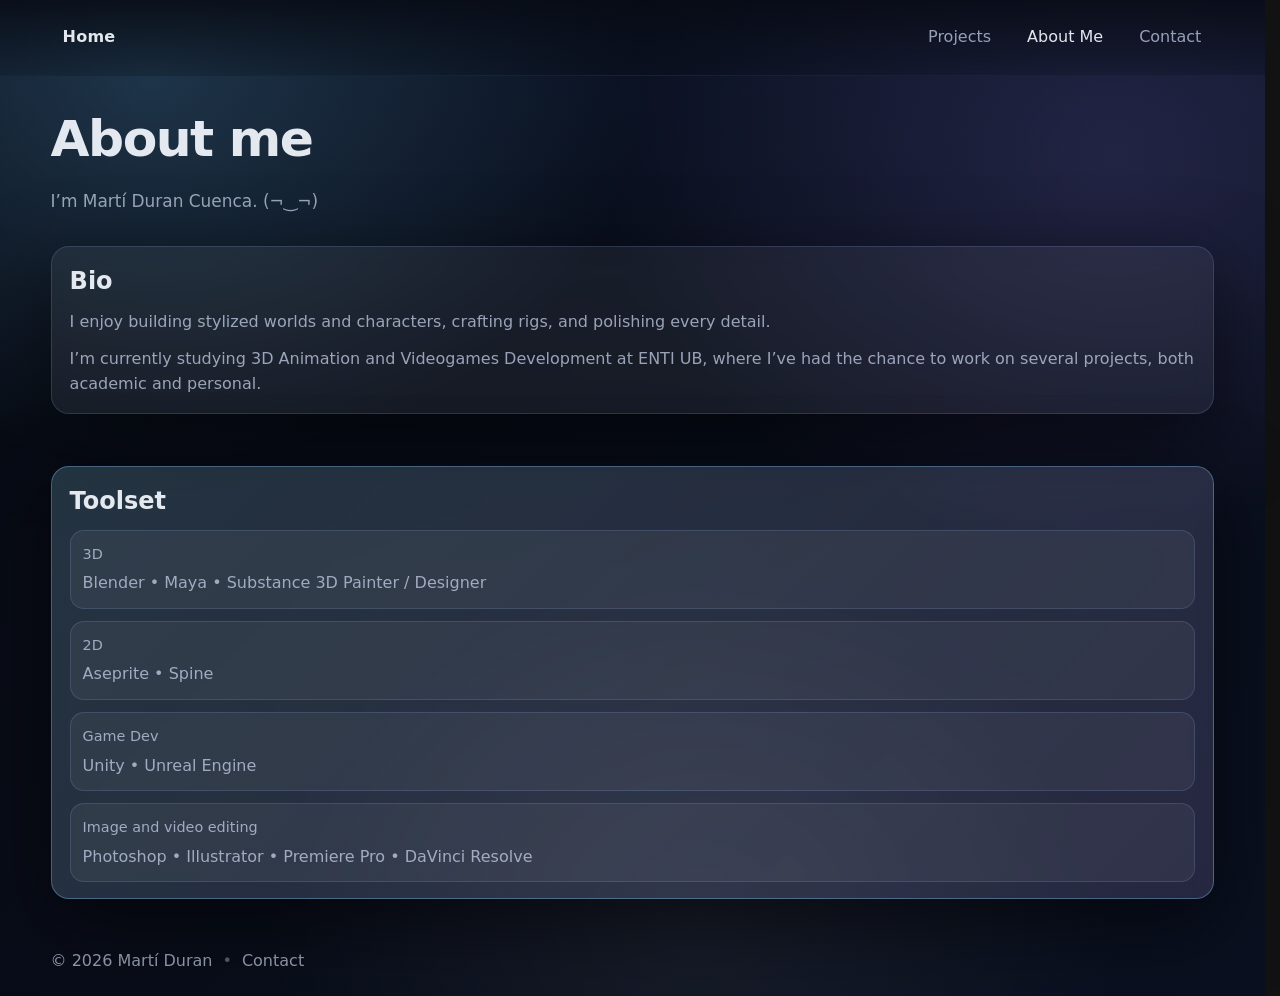
==== commit ae548040: "1.1.2" ====
--- a/about.html
+++ b/about.html
@@ -44,7 +44,7 @@
           <h2>Bio</h2>
           <p class="muted">I enjoy building stylized worlds and characters, crafting rigs, and polishing every detail.</p>
           <p class="muted">
-            I’m currently studying a degree in 3D Animation and Videogames Development at ENTI UB, where I’ve had the chance
+            I’m currently studying 3D Animation and Videogames Development at ENTI UB, where I’ve had the chance
             to work on several projects, both academic and personal.
           </p>
         </div>
@@ -57,7 +57,12 @@
           <div class="toolset-vertical">
             <div class="note">
               <div class="meta-title">3D</div>
-              <div class="muted">Modeling • Animation • UVs • Texturing • Rigging</div>
+              <div class="muted">Blender • Maya • Substance 3D Painter / Designer</div>
+            </div>
+
+            <div class="note">
+              <div class="meta-title">2D</div>
+              <div class="muted">Aseprite • Spine</div>
             </div>
 
             <div class="note">
--- a/styles.css
+++ b/styles.css
@@ -1,5 +1,5 @@
 :root {
-  /* ===== Theme tokens (Dark default) ===== */
+  /* ===== Theme tokens ===== */
   color-scheme: dark;
 
   --bg0: #070a12;
@@ -12,8 +12,8 @@
   --text: rgba(245, 248, 255, 0.92);
   --muted: rgba(205, 215, 240, 0.72);
 
-  --brand: #7bd6ff;      /* icy cyan */
-  --brand-2: #a58bff;    /* cool violet accent */
+  --brand: #7bd6ff; /* icy cyan */
+  --brand-2: #a58bff; /* cool violet accent */
   --border: rgba(160, 190, 255, 0.16);
 
   --shadow: 0 24px 80px rgba(0, 0, 0, 0.55);
@@ -28,10 +28,9 @@
   --hero-y: 34px;
   --page-hero-y: 24px;
 
-  --stack: 16px;         /* default vertical rhythm */
-  --stack-tight: 10px;   /* tightened rhythm for specific pages */
-}
-
+  --stack: 16px; /* default vertical rhythm */
+  --stack-tight: 10px; /* tightened rhythm for specific pages */
+}
 
 * { box-sizing: border-box; }
 html, body { margin: 0; padding: 0; }
@@ -52,7 +51,6 @@
   line-height: 1.55;
   color: var(--text);
 
-  /* Artsy cold background: layered aurora + grain-ish */
   background:
     radial-gradient(900px 700px at 12% 8%, color-mix(in srgb, var(--brand) 18%, transparent), transparent 55%),
     radial-gradient(850px 650px at 88% 16%, color-mix(in srgb, var(--brand-2) 16%, transparent), transparent 60%),
@@ -70,7 +68,7 @@
 .muted { color: var(--muted); }
 .tiny { font-size: 0.9rem; }
 
-/* ===== Header (colder glass) ===== */
+/* ===== Header ===== */
 .site-header {
   position: sticky;
   top: 0;
@@ -91,6 +89,9 @@
   justify-content: space-between;
   align-items: center;
   padding: 14px 0;
+
+  /* NEW: keep header height stable (prevents iOS jump when menu opens) */
+  min-height: 56px;
 }
 
 .logo {
@@ -124,7 +125,6 @@
   color: var(--text);
 }
 
-/* Active page: brighter text only (no box) */
 .nav a.active {
   color: color-mix(in srgb, var(--text) 100%, white 0%);
   opacity: 1;
@@ -132,7 +132,7 @@
   border-color: transparent;
 }
 
-/* Mobile menu */
+/* ===== Mobile menu ===== */
 .mobile-toggle {
   display: none;
   padding: 10px 12px;
@@ -146,7 +146,14 @@
   background: color-mix(in srgb, var(--brand) 10%, var(--panel));
 }
 
+/* NEW: overlay menu so it doesn't push content down (prevents scroll jump on iPhone) */
 .mobile-menu {
+  position: fixed;
+  left: 0;
+  right: 0;
+  top: calc(env(safe-area-inset-top, 0px) + 56px); /* header height + iOS safe area */
+  z-index: 35;
+
   background: color-mix(in srgb, var(--bg0) 85%, transparent);
   backdrop-filter: blur(12px);
   border-bottom: 1px solid color-mix(in srgb, var(--border) 70%, transparent);
@@ -197,17 +204,14 @@
   margin: 0;
 }
 
-/* ===== Tight spacing targets requested ===== */
-/* About: reduce lead->bio, bio->toolset */
+/* Tight spacing */
 .about-tight .page-hero { padding-bottom: 6px; }
 .about-tight .section { padding: var(--section-y-tight) 0; }
 
-/* Projects: reduce lead->Personal Projects and Academic header->tiles above it */
 .projects-tight .page-hero { padding-bottom: 6px; }
 .projects-tight .section { padding: var(--section-y-tight) 0; }
 .projects-tight .section-head { margin-bottom: 10px; }
 
-/* Project detail pages: reduce meta->gallery header, gallery->overview */
 .project-tight .page-hero { padding-bottom: 10px; }
 .project-tight .section { padding: var(--section-y-tight) 0; }
 .project-tight .section-head { margin-bottom: 10px; }
@@ -345,9 +349,10 @@
 }
 
 .tile-thumb { position: relative; background: rgba(255, 255, 255, 0.02); }
-.tile-thumb::after {
-  content: none;
-}
+
+/* (keep disabled for now — you can paste your palette “glass line” version here if you want) */
+.tile-thumb::after { content: none; }
+
 .tile-thumb img {
   width: 100%;
   aspect-ratio: 4 / 3;
@@ -462,6 +467,12 @@
   gap: 12px;
   margin-top: 12px;
 }
+
+/* NEW: 1 per row on iPhone/small screens */
+@media (max-width: 520px) {
+  .link-grid { grid-template-columns: 1fr; }
+}
+
 .link-card {
   border: 1px solid var(--border);
   background: color-mix(in srgb, var(--panel) 88%, transparent);
